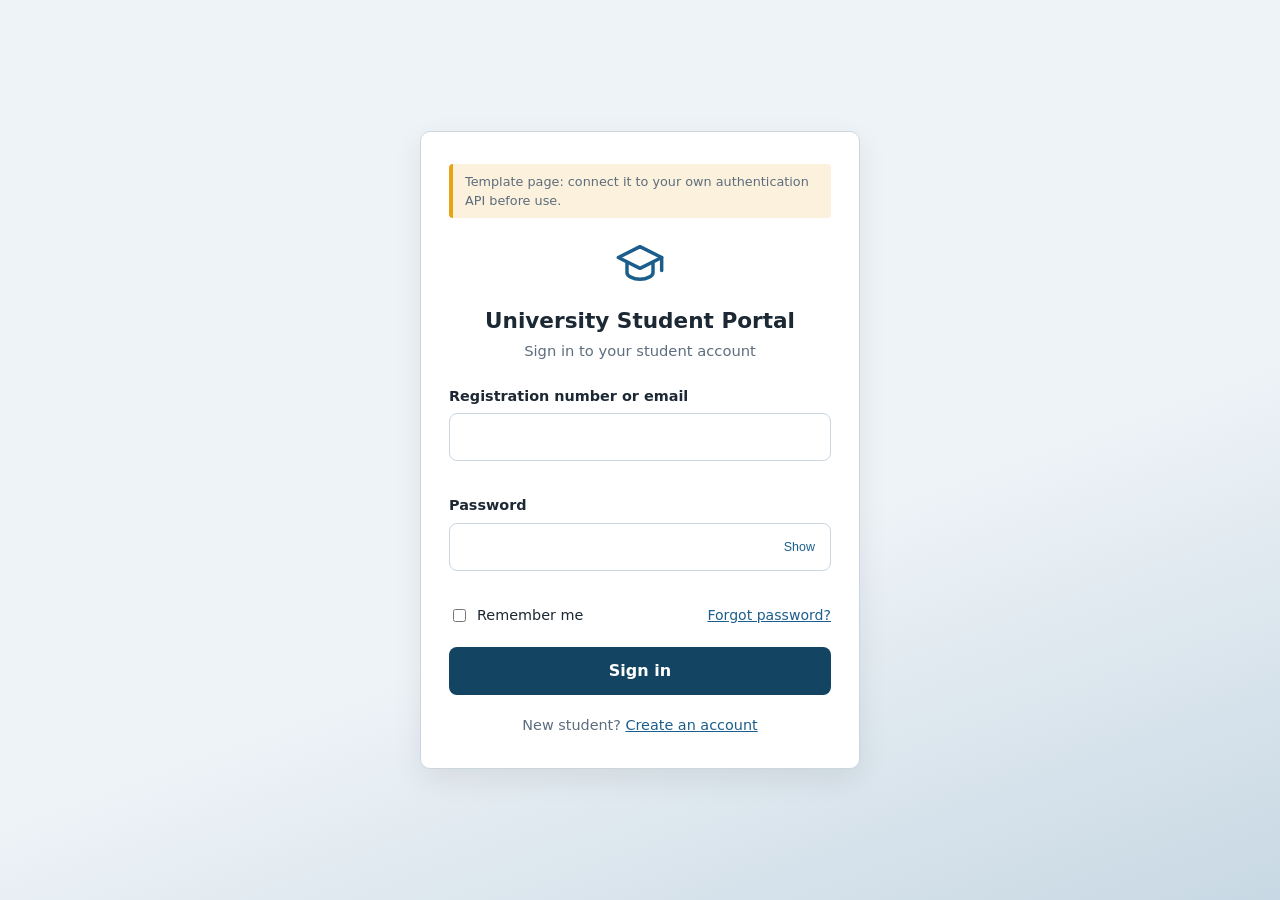
==== login.html @ 240e1e43 "Add files via upload My last time upload" ====
<!DOCTYPE html>
<html lang="en">
<head>
  <meta charset="UTF-8">
  <meta name="viewport" content="width=device-width, initial-scale=1">
  <meta name="description" content="Student portal login template">
  <title>Student Login | University Student Portal</title>
  <link rel="stylesheet" href="styles.css">
  <script src="app.js" defer></script>
</head>
<body>
  <main class="card">
    <p class="demo-banner">Template page: connect it to your own authentication API before use.</p>

    <header class="brand">
      <svg viewBox="0 0 24 24" fill="none" stroke="currentColor" stroke-width="1.6" stroke-linecap="round" stroke-linejoin="round" aria-hidden="true">
        <path d="M2 9l10-5 10 5-10 5z"/><path d="M6 11.5V16c0 1.5 2.7 3 6 3s6-1.5 6-3v-4.5"/><path d="M22 9v6"/>
      </svg>
      <h1 data-institution>University Student Portal</h1>
      <p>Sign in to your student account</p>
    </header>

    <div id="alert" class="alert" role="alert" aria-live="polite"></div>

    <form id="login-form" novalidate>
      <div class="field">
        <label for="identifier">Registration number or email</label>
        <input id="identifier" name="identifier" type="text" autocomplete="username" required>
        <p class="error" id="identifier-error"></p>
      </div>

      <div class="field">
        <label for="password">Password</label>
        <div class="password-wrap">
          <input id="password" name="password" type="password" autocomplete="current-password" required minlength="8">
          <button type="button" class="toggle-pw" data-toggle="password" aria-label="Show password">Show</button>
        </div>
        <p class="error" id="password-error"></p>
      </div>

      <div class="inline">
        <label><input type="checkbox" id="remember"> Remember me</label>
        <a href="#" id="forgot">Forgot password?</a>
      </div>

      <button class="btn" type="submit">Sign in</button>
    </form>

    <p class="switch">New student? <a href="signup.html">Create an account</a></p>
  </main>
</body>
</html>
---- styles.css ----
/* Student portal template: shared styles (no external dependencies) */
:root {
  --brand: #1b5e8c;
  --brand-dark: #134563;
  --accent: #e8a317;
  --bg: #eef3f7;
  --card: #ffffff;
  --text: #1c2833;
  --muted: #5d6d7e;
  --border: #ccd6df;
  --error: #c0392b;
  --success: #1e8449;
  --radius: 10px;
  --font: system-ui, -apple-system, "Segoe UI", Roboto, Arial, sans-serif;
}

@media (prefers-color-scheme: dark) {
  :root {
    --bg: #0f1a22;
    --card: #17242e;
    --text: #e8eef2;
    --muted: #9fb0bd;
    --border: #2f4352;
    --brand: #4aa3d8;
    --brand-dark: #2d84b8;
    --error: #ff7b6b;
    --success: #58d68d;
  }
}

*, *::before, *::after { box-sizing: border-box; }

body {
  margin: 0;
  min-height: 100vh;
  display: grid;
  place-items: center;
  padding: 24px 16px;
  font-family: var(--font);
  color: var(--text);
  background: linear-gradient(160deg, var(--bg) 60%, color-mix(in srgb, var(--brand) 18%, var(--bg)));
  line-height: 1.5;
}

.card {
  width: 100%;
  max-width: 440px;
  background: var(--card);
  border: 1px solid var(--border);
  border-radius: var(--radius);
  padding: 32px 28px;
  box-shadow: 0 10px 30px rgba(0, 0, 0, 0.08);
}

.demo-banner {
  margin: 0 0 20px;
  padding: 8px 12px;
  font-size: 0.8rem;
  color: var(--muted);
  background: color-mix(in srgb, var(--accent) 15%, transparent);
  border-left: 4px solid var(--accent);
  border-radius: 4px;
}

.brand { text-align: center; margin-bottom: 24px; }
.brand svg { width: 52px; height: 52px; color: var(--brand); }
.brand h1 { margin: 8px 0 2px; font-size: 1.35rem; }
.brand p { margin: 0; color: var(--muted); font-size: 0.92rem; }

.field { margin-bottom: 16px; }
.row { display: grid; grid-template-columns: 1fr 1fr; gap: 12px; }
@media (max-width: 440px) { .row { grid-template-columns: 1fr; } }

label { display: block; margin-bottom: 6px; font-size: 0.9rem; font-weight: 600; }

input, select {
  width: 100%;
  padding: 11px 12px;
  font: inherit;
  color: var(--text);
  background: var(--card);
  border: 1.5px solid var(--border);
  border-radius: 8px;
  transition: border-color 0.15s, box-shadow 0.15s;
}

input:focus-visible, select:focus-visible, button:focus-visible, a:focus-visible {
  outline: none;
  border-color: var(--brand);
  box-shadow: 0 0 0 3px color-mix(in srgb, var(--brand) 30%, transparent);
}

input[aria-invalid="true"] { border-color: var(--error); }

.error {
  min-height: 1.1em;
  margin: 4px 0 0;
  font-size: 0.8rem;
  color: var(--error);
}

.password-wrap { position: relative; }
.password-wrap input { padding-right: 64px; }
.toggle-pw {
  position: absolute;
  top: 50%;
  right: 8px;
  transform: translateY(-50%);
  padding: 4px 8px;
  font-size: 0.78rem;
  color: var(--brand);
  background: none;
  border: 0;
  border-radius: 6px;
  cursor: pointer;
}

.strength { height: 5px; margin-top: 8px; background: var(--border); border-radius: 3px; overflow: hidden; }
.strength span { display: block; height: 100%; width: 0; background: var(--error); transition: width 0.25s, background 0.25s; }
.strength-label { margin: 4px 0 0; font-size: 0.78rem; color: var(--muted); }

.inline { display: flex; justify-content: space-between; align-items: center; margin: 4px 0 20px; font-size: 0.88rem; }
.inline label { display: flex; align-items: center; gap: 8px; margin: 0; font-weight: 400; }
.inline input[type="checkbox"] { width: auto; }

.btn {
  width: 100%;
  padding: 12px;
  font: inherit;
  font-weight: 600;
  color: #fff;
  background: var(--brand-dark);
  border: 0;
  border-radius: 8px;
  cursor: pointer;
  transition: filter 0.15s, transform 0.05s;
}
.btn:hover:not(:disabled) { filter: brightness(1.1); }
.btn:active:not(:disabled) { transform: translateY(1px); }
.btn:disabled { opacity: 0.6; cursor: not-allowed; }

.alert { display: none; margin-bottom: 16px; padding: 10px 12px; font-size: 0.88rem; border-radius: 8px; }
.alert.show { display: block; }
.alert.err { color: var(--error); background: color-mix(in srgb, var(--error) 12%, transparent); }
.alert.ok { color: var(--success); background: color-mix(in srgb, var(--success) 12%, transparent); }

.switch { margin: 20px 0 0; text-align: center; font-size: 0.9rem; color: var(--muted); }
a { color: var(--brand); }

@media (prefers-reduced-motion: reduce) {
  * { transition: none !important; }
}
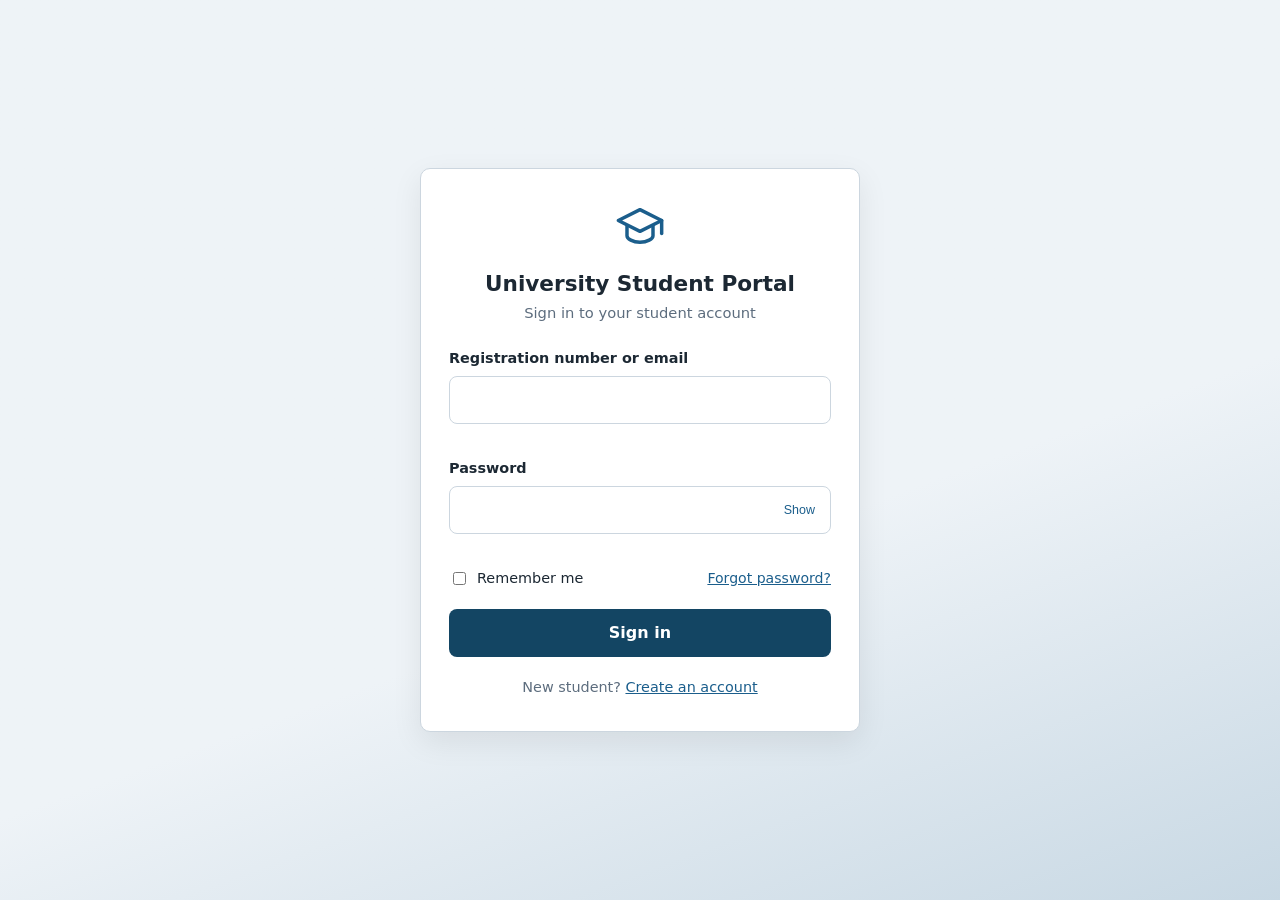
==== commit 5ca3b537: "Update description and account link in login.html" ====
--- a/login.html
+++ b/login.html
@@ -3,14 +3,13 @@
 <head>
   <meta charset="UTF-8">
   <meta name="viewport" content="width=device-width, initial-scale=1">
-  <meta name="description" content="Student portal login template">
+  <meta name="description" content="Student portal login">
   <title>Student Login | University Student Portal</title>
   <link rel="stylesheet" href="styles.css">
   <script src="app.js" defer></script>
 </head>
 <body>
   <main class="card">
-    <p class="demo-banner">Template page: connect it to your own authentication API before use.</p>
 
     <header class="brand">
       <svg viewBox="0 0 24 24" fill="none" stroke="currentColor" stroke-width="1.6" stroke-linecap="round" stroke-linejoin="round" aria-hidden="true">
@@ -46,7 +45,7 @@
       <button class="btn" type="submit">Sign in</button>
     </form>
 
-    <p class="switch">New student? <a href="signup.html">Create an account</a></p>
+    <p class="switch">New student? <a href="index.html">Create an account</a></p>
   </main>
 </body>
 </html>
